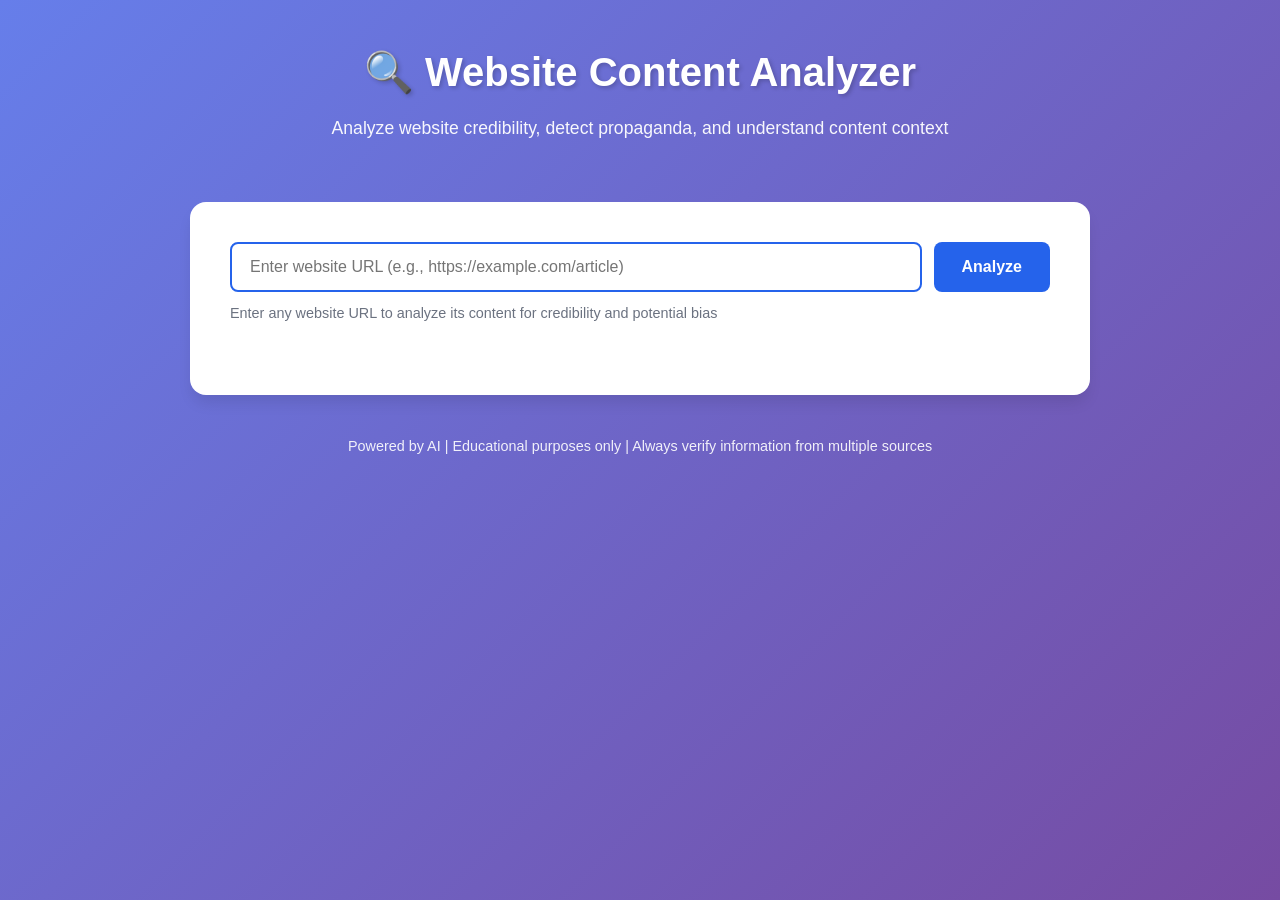
==== frontend/index.html @ 398a5781 "Initial commit: Website Content Analyzer - FastAPI backend with OpenAI GPT-4o-mini integration - Pos" ====
<!DOCTYPE html>
<html lang="en">
<head>
    <meta charset="UTF-8">
    <meta name="viewport" content="width=device-width, initial-scale=1.0">
    <title>Website Content Analyzer</title>
    <link rel="stylesheet" href="styles.css">
</head>
<body>
    <div class="container">
        <!-- Header -->
        <header>
            <h1>🔍 Website Content Analyzer</h1>
            <p class="subtitle">Analyze website credibility, detect propaganda, and understand content context</p>
        </header>

        <!-- Main Analysis Section -->
        <main>
            <div class="analysis-form">
                <div class="input-group">
                    <input
                        type="text"
                        id="urlInput"
                        placeholder="Enter website URL (e.g., https://example.com/article)"
                        autocomplete="off"
                    >
                    <button id="analyzeBtn" class="btn-primary">Analyze</button>
                </div>
                <p class="hint">Enter any website URL to analyze its content for credibility and potential bias</p>
            </div>

            <!-- Loading State -->
            <div id="loadingState" class="loading-state hidden">
                <div class="spinner"></div>
                <p>Analyzing website content...</p>
                <p class="loading-subtext">This may take 30-60 seconds depending on content length</p>
            </div>

            <!-- Error State -->
            <div id="errorState" class="error-state hidden">
                <div class="error-icon">⚠️</div>
                <h3>Analysis Failed</h3>
                <p id="errorMessage"></p>
                <button id="retryBtn" class="btn-secondary">Try Again</button>
            </div>

            <!-- Results Section -->
            <div id="resultsSection" class="results-section hidden">
                <!-- Credibility Score -->
                <div class="result-card score-card">
                    <h2>Credibility Score</h2>
                    <div class="score-display">
                        <div class="score-circle" id="scoreCircle">
                            <span id="scoreValue">--</span>
                            <span class="score-label">/100</span>
                        </div>
                        <p id="scoreInterpretation" class="score-interpretation"></p>
                    </div>
                </div>

                <!-- Quick Assessment Grid -->
                <div class="assessment-grid">
                    <div class="assessment-card">
                        <div class="assessment-icon">📰</div>
                        <h3>Context Accuracy</h3>
                        <div id="contextStatus" class="status-badge">--</div>
                        <p id="contextExplanation" class="explanation"></p>
                    </div>

                    <div class="assessment-card">
                        <div class="assessment-icon">🎯</div>
                        <h3>Propaganda Detection</h3>
                        <div id="propagandaStatus" class="status-badge">--</div>
                        <p id="propagandaExplanation" class="explanation"></p>
                    </div>
                </div>

                <!-- Content Context -->
                <div class="result-card">
                    <h3>Content Overview</h3>
                    <p id="contentContext" class="content-description"></p>
                </div>

                <!-- Detailed Analysis -->
                <div class="result-card detailed-analysis">
                    <h3>Detailed Analysis</h3>

                    <div class="analysis-section" id="keyConcernsSection">
                        <h4>🔴 Key Concerns</h4>
                        <ul id="keyConcernsList" class="concerns-list"></ul>
                    </div>

                    <div class="analysis-section" id="positiveIndicatorsSection">
                        <h4>🟢 Positive Indicators</h4>
                        <ul id="positiveIndicatorsList" class="indicators-list"></ul>
                    </div>

                    <div class="analysis-section" id="summarySection">
                        <h4>Summary</h4>
                        <p id="summaryText"></p>
                    </div>
                </div>

                <!-- Analysis Metadata -->
                <div class="metadata">
                    <span id="analyzedUrl"></span>
                    <span id="analysisDuration"></span>
                    <span id="requestId"></span>
                </div>

                <!-- Action Buttons -->
                <div class="action-buttons">
                    <button id="newAnalysisBtn" class="btn-primary">Analyze Another URL</button>
                </div>
            </div>
        </main>

        <!-- Footer -->
        <footer>
            <p>Powered by AI | Educational purposes only | Always verify information from multiple sources</p>
        </footer>
    </div>

    <script src="app.js"></script>
</body>
</html>
---- frontend/styles.css ----
/* Reset and Base Styles */
* {
    margin: 0;
    padding: 0;
    box-sizing: border-box;
}

:root {
    --primary-color: #2563eb;
    --primary-hover: #1d4ed8;
    --success-color: #10b981;
    --warning-color: #f59e0b;
    --danger-color: #ef4444;
    --text-primary: #1f2937;
    --text-secondary: #6b7280;
    --bg-primary: #ffffff;
    --bg-secondary: #f9fafb;
    --border-color: #e5e7eb;
    --shadow-sm: 0 1px 2px 0 rgba(0, 0, 0, 0.05);
    --shadow-md: 0 4px 6px -1px rgba(0, 0, 0, 0.1);
    --shadow-lg: 0 10px 15px -3px rgba(0, 0, 0, 0.1);
}

body {
    font-family: -apple-system, BlinkMacSystemFont, 'Segoe UI', Roboto, 'Helvetica Neue', Arial, sans-serif;
    background: linear-gradient(135deg, #667eea 0%, #764ba2 100%);
    color: var(--text-primary);
    line-height: 1.6;
    min-height: 100vh;
    padding: 20px;
}

.container {
    max-width: 900px;
    margin: 0 auto;
}

/* Header */
header {
    text-align: center;
    color: white;
    margin-bottom: 40px;
    padding: 20px 0;
}

header h1 {
    font-size: 2.5rem;
    font-weight: 700;
    margin-bottom: 10px;
    text-shadow: 2px 2px 4px rgba(0, 0, 0, 0.2);
}

.subtitle {
    font-size: 1.1rem;
    opacity: 0.95;
}

/* Main Content */
main {
    background: var(--bg-primary);
    border-radius: 16px;
    padding: 40px;
    box-shadow: var(--shadow-lg);
    margin-bottom: 20px;
}

/* Analysis Form */
.analysis-form {
    margin-bottom: 30px;
}

.input-group {
    display: flex;
    gap: 12px;
    margin-bottom: 10px;
}

#urlInput {
    flex: 1;
    padding: 14px 18px;
    font-size: 1rem;
    border: 2px solid var(--border-color);
    border-radius: 8px;
    transition: border-color 0.3s;
}

#urlInput:focus {
    outline: none;
    border-color: var(--primary-color);
}

.hint {
    color: var(--text-secondary);
    font-size: 0.9rem;
    margin-top: 8px;
}

/* Buttons */
.btn-primary, .btn-secondary {
    padding: 14px 28px;
    font-size: 1rem;
    font-weight: 600;
    border: none;
    border-radius: 8px;
    cursor: pointer;
    transition: all 0.3s;
}

.btn-primary {
    background: var(--primary-color);
    color: white;
}

.btn-primary:hover {
    background: var(--primary-hover);
    transform: translateY(-1px);
    box-shadow: var(--shadow-md);
}

.btn-secondary {
    background: var(--bg-secondary);
    color: var(--text-primary);
    border: 2px solid var(--border-color);
}

.btn-secondary:hover {
    background: white;
    border-color: var(--primary-color);
}

.btn-primary:disabled, .btn-secondary:disabled {
    opacity: 0.6;
    cursor: not-allowed;
}

/* Loading State */
.loading-state {
    text-align: center;
    padding: 60px 20px;
}

.spinner {
    width: 50px;
    height: 50px;
    margin: 0 auto 20px;
    border: 4px solid var(--border-color);
    border-top-color: var(--primary-color);
    border-radius: 50%;
    animation: spin 1s linear infinite;
}

@keyframes spin {
    to { transform: rotate(360deg); }
}

.loading-subtext {
    color: var(--text-secondary);
    font-size: 0.9rem;
    margin-top: 8px;
}

/* Error State */
.error-state {
    text-align: center;
    padding: 40px 20px;
}

.error-icon {
    font-size: 3rem;
    margin-bottom: 16px;
}

.error-state h3 {
    color: var(--danger-color);
    margin-bottom: 12px;
}

.error-state p {
    color: var(--text-secondary);
    margin-bottom: 20px;
}

/* Results Section */
.results-section {
    animation: fadeIn 0.5s;
}

@keyframes fadeIn {
    from { opacity: 0; transform: translateY(20px); }
    to { opacity: 1; transform: translateY(0); }
}

.result-card {
    background: var(--bg-secondary);
    border-radius: 12px;
    padding: 24px;
    margin-bottom: 20px;
    border: 1px solid var(--border-color);
}

/* Credibility Score */
.score-card {
    text-align: center;
    background: linear-gradient(135deg, #667eea 0%, #764ba2 100%);
    color: white;
    border: none;
}

.score-display {
    margin-top: 20px;
}

.score-circle {
    width: 160px;
    height: 160px;
    margin: 0 auto 20px;
    border-radius: 50%;
    background: rgba(255, 255, 255, 0.2);
    display: flex;
    align-items: center;
    justify-content: center;
    font-size: 3rem;
    font-weight: 700;
    position: relative;
    backdrop-filter: blur(10px);
}

.score-circle.high {
    box-shadow: 0 0 30px rgba(16, 185, 129, 0.5);
}

.score-circle.medium {
    box-shadow: 0 0 30px rgba(245, 158, 11, 0.5);
}

.score-circle.low {
    box-shadow: 0 0 30px rgba(239, 68, 68, 0.5);
}

#scoreValue {
    font-size: 3.5rem;
}

.score-label {
    font-size: 1.5rem;
    font-weight: 400;
    opacity: 0.8;
}

.score-interpretation {
    font-size: 1.1rem;
    opacity: 0.95;
}

/* Assessment Grid */
.assessment-grid {
    display: grid;
    grid-template-columns: repeat(auto-fit, minmax(250px, 1fr));
    gap: 20px;
    margin-bottom: 20px;
}

.assessment-card {
    background: var(--bg-secondary);
    border-radius: 12px;
    padding: 24px;
    text-align: center;
    border: 1px solid var(--border-color);
}

.assessment-icon {
    font-size: 2.5rem;
    margin-bottom: 12px;
}

.assessment-card h3 {
    font-size: 1.1rem;
    margin-bottom: 12px;
    color: var(--text-primary);
}

.status-badge {
    display: inline-block;
    padding: 8px 16px;
    border-radius: 20px;
    font-weight: 600;
    font-size: 0.9rem;
    margin-bottom: 12px;
}

.status-badge.yes {
    background: #fef2f2;
    color: var(--danger-color);
}

.status-badge.no {
    background: #f0fdf4;
    color: var(--success-color);
}

.status-badge.uncertain {
    background: #fffbeb;
    color: var(--warning-color);
}

.explanation {
    font-size: 0.9rem;
    color: var(--text-secondary);
    line-height: 1.5;
}

/* Detailed Analysis */
.detailed-analysis h3 {
    color: var(--text-primary);
    margin-bottom: 20px;
    padding-bottom: 12px;
    border-bottom: 2px solid var(--border-color);
}

.analysis-section {
    margin-bottom: 24px;
}

.analysis-section:last-child {
    margin-bottom: 0;
}

.analysis-section h4 {
    font-size: 1rem;
    margin-bottom: 12px;
    color: var(--text-primary);
}

.concerns-list, .indicators-list {
    list-style: none;
    padding-left: 0;
}

.concerns-list li, .indicators-list li {
    padding: 10px 12px;
    margin-bottom: 8px;
    border-radius: 6px;
    font-size: 0.95rem;
    line-height: 1.5;
}

.concerns-list li {
    background: #fef2f2;
    color: #991b1b;
    border-left: 3px solid var(--danger-color);
}

.indicators-list li {
    background: #f0fdf4;
    color: #166534;
    border-left: 3px solid var(--success-color);
}

#summaryText {
    color: var(--text-secondary);
    line-height: 1.6;
    padding: 16px;
    background: white;
    border-radius: 8px;
    border-left: 4px solid var(--primary-color);
}

.content-description {
    color: var(--text-primary);
    line-height: 1.6;
}

/* Metadata */
.metadata {
    display: flex;
    flex-wrap: wrap;
    gap: 20px;
    padding: 16px;
    background: white;
    border-radius: 8px;
    font-size: 0.85rem;
    color: var(--text-secondary);
    margin-bottom: 20px;
}

.metadata span::before {
    font-weight: 600;
    color: var(--text-primary);
}

/* Action Buttons */
.action-buttons {
    text-align: center;
}

/* Footer */
footer {
    text-align: center;
    color: white;
    padding: 20px;
    font-size: 0.9rem;
    opacity: 0.9;
}

/* Utility Classes */
.hidden {
    display: none !important;
}

/* Responsive Design */
@media (max-width: 768px) {
    body {
        padding: 10px;
    }

    header h1 {
        font-size: 1.8rem;
    }

    .subtitle {
        font-size: 1rem;
    }

    main {
        padding: 24px;
    }

    .input-group {
        flex-direction: column;
    }

    .score-circle {
        width: 140px;
        height: 140px;
    }

    #scoreValue {
        font-size: 3rem;
    }

    .assessment-grid {
        grid-template-columns: 1fr;
    }
}
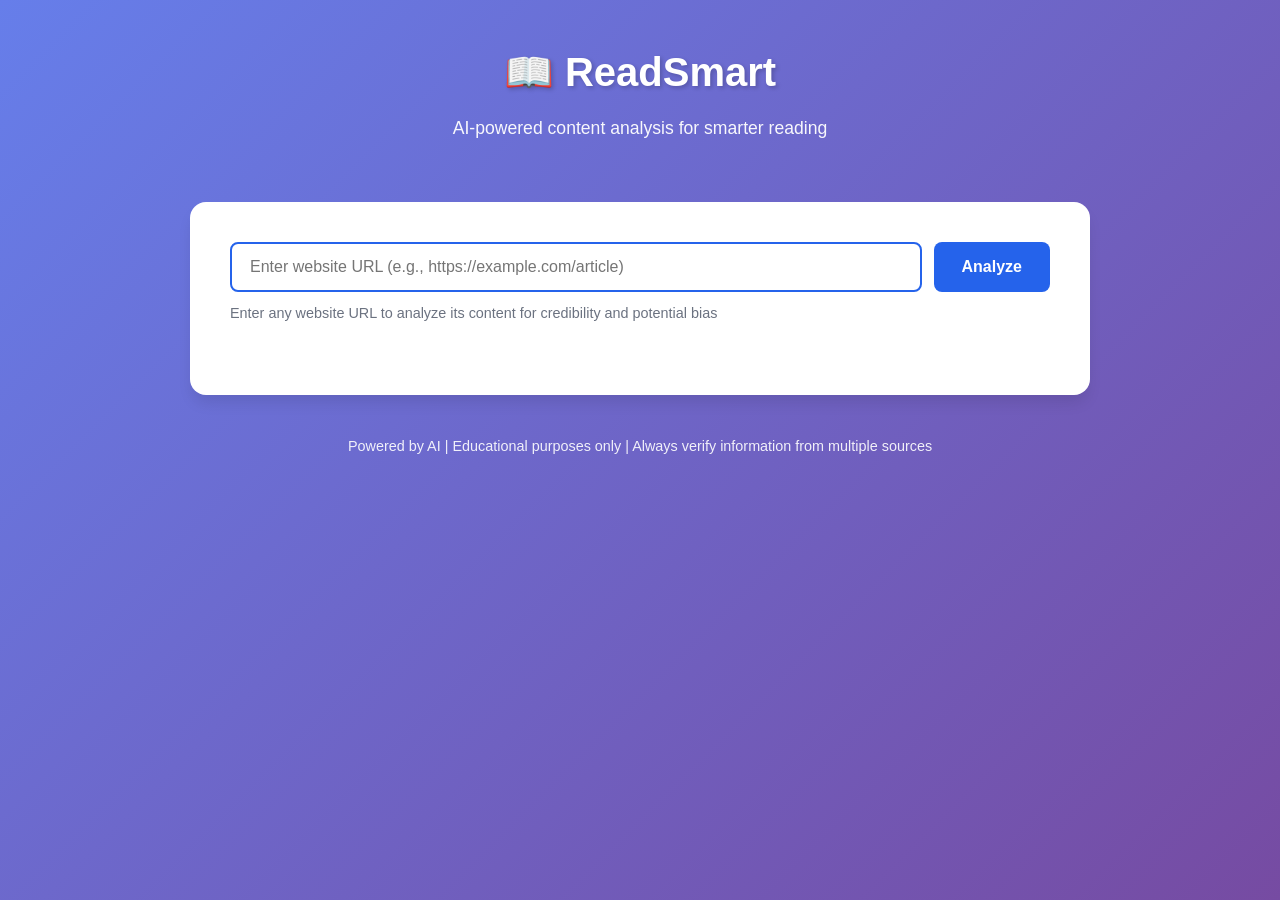
==== commit 71d13bc9: "Rebrand to ReadSmart" ====
--- a/frontend/index.html
+++ b/frontend/index.html
@@ -3,15 +3,15 @@
 <head>
     <meta charset="UTF-8">
     <meta name="viewport" content="width=device-width, initial-scale=1.0">
-    <title>Website Content Analyzer</title>
+    <title>ReadSmart - AI Content Analyzer</title>
     <link rel="stylesheet" href="styles.css">
 </head>
 <body>
     <div class="container">
         <!-- Header -->
         <header>
-            <h1>🔍 Website Content Analyzer</h1>
-            <p class="subtitle">Analyze website credibility, detect propaganda, and understand content context</p>
+            <h1>📖 ReadSmart</h1>
+            <p class="subtitle">AI-powered content analysis for smarter reading</p>
         </header>
 
         <!-- Main Analysis Section -->
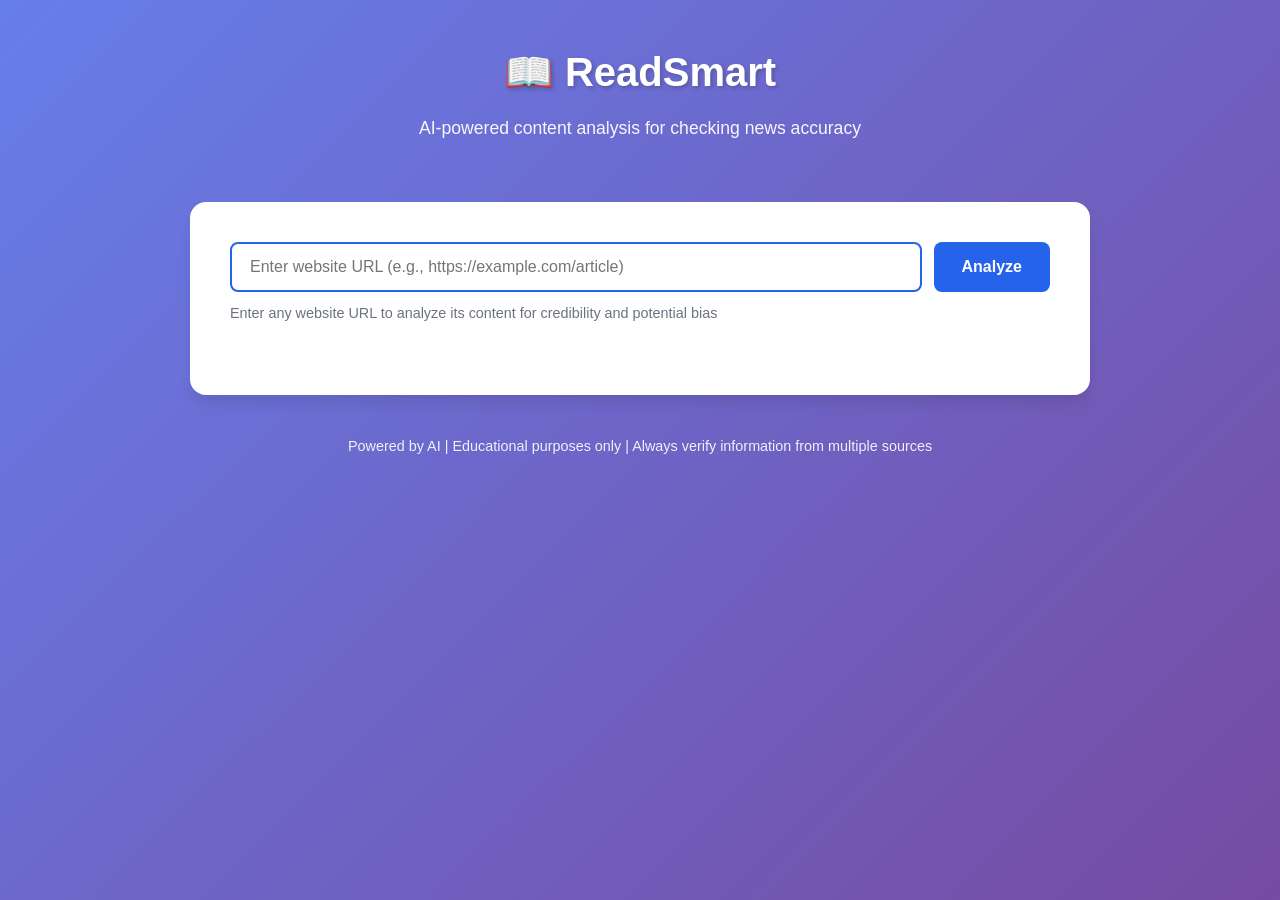
==== commit c6ffdd2b: "Update subtitle" ====
--- a/frontend/index.html
+++ b/frontend/index.html
@@ -11,7 +11,7 @@
         <!-- Header -->
         <header>
             <h1>📖 ReadSmart</h1>
-            <p class="subtitle">AI-powered content analysis for smarter reading</p>
+            <p class="subtitle">AI-powered content analysis for checking news accuracy</p>
         </header>
 
         <!-- Main Analysis Section -->
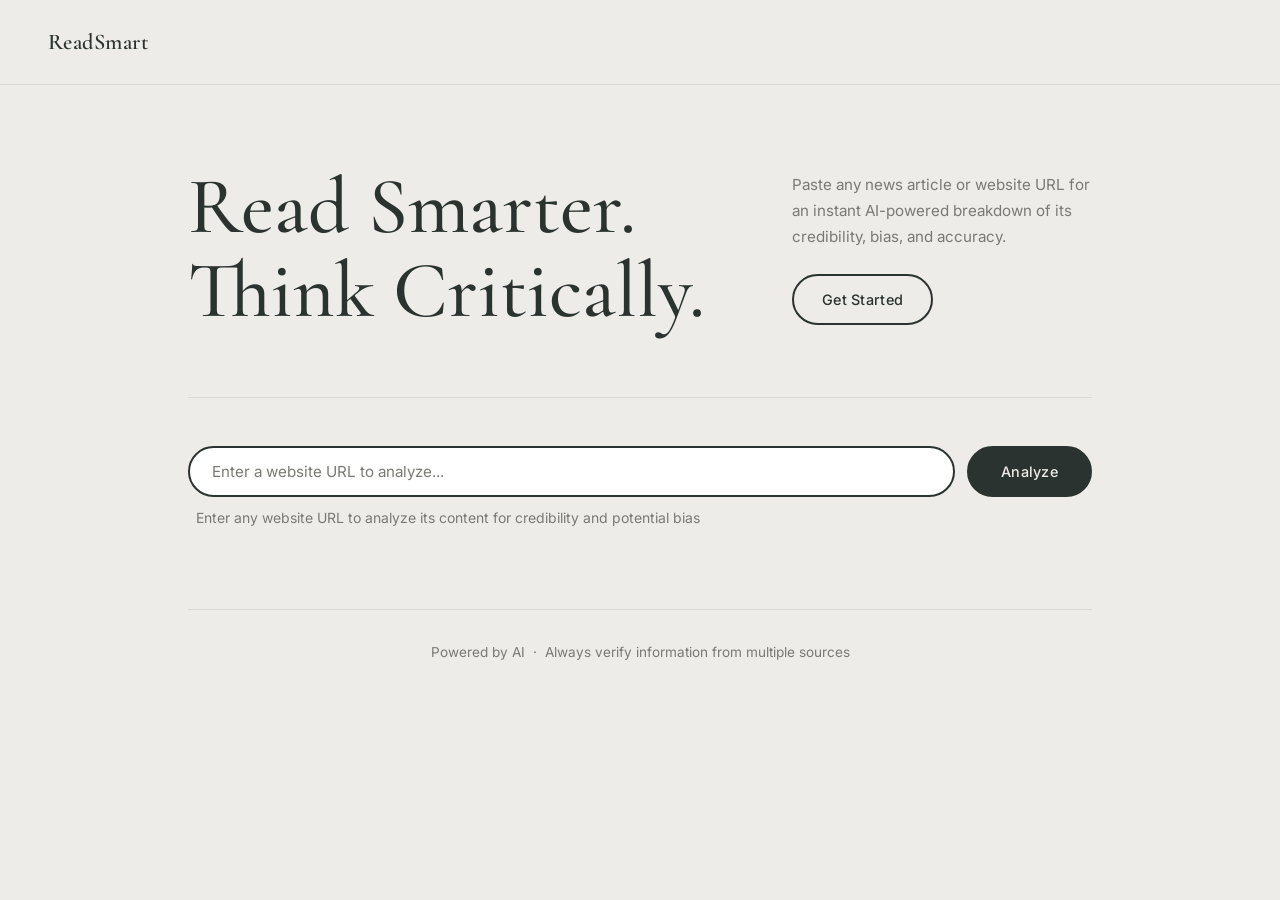
==== commit f43783e9: "Redesign frontend to match minimal serif aesthetic Clean off-white background, Cormorant Garamond he" ====
--- a/frontend/index.html
+++ b/frontend/index.html
@@ -4,24 +4,34 @@
     <meta charset="UTF-8">
     <meta name="viewport" content="width=device-width, initial-scale=1.0">
     <title>ReadSmart - AI Content Analyzer</title>
+    <link rel="preconnect" href="https://fonts.googleapis.com">
+    <link rel="preconnect" href="https://fonts.gstatic.com" crossorigin>
+    <link href="https://fonts.googleapis.com/css2?family=Cormorant+Garamond:wght@400;500;600&family=Inter:wght@400;500;600&display=swap" rel="stylesheet">
     <link rel="stylesheet" href="styles.css">
 </head>
 <body>
+    <nav>
+        <span class="brand">ReadSmart</span>
+    </nav>
+
     <div class="container">
-        <!-- Header -->
-        <header>
-            <h1>📖 ReadSmart</h1>
-            <p class="subtitle">AI-powered content analysis for checking news accuracy</p>
-        </header>
+        <!-- Hero -->
+        <section class="hero">
+            <h1>Read Smarter.<br>Think Critically.</h1>
+            <div class="hero-right">
+                <p>Paste any news article or website URL for an instant AI-powered breakdown of its credibility, bias, and accuracy.</p>
+                <a href="#analyze" class="btn-outline">Get Started</a>
+            </div>
+        </section>
 
-        <!-- Main Analysis Section -->
-        <main>
+        <!-- Analysis Form -->
+        <main id="analyze">
             <div class="analysis-form">
                 <div class="input-group">
                     <input
                         type="text"
                         id="urlInput"
-                        placeholder="Enter website URL (e.g., https://example.com/article)"
+                        placeholder="Enter a website URL to analyze..."
                         autocomplete="off"
                     >
                     <button id="analyzeBtn" class="btn-primary">Analyze</button>
@@ -33,15 +43,14 @@
             <div id="loadingState" class="loading-state hidden">
                 <div class="spinner"></div>
                 <p>Analyzing website content...</p>
-                <p class="loading-subtext">This may take 30-60 seconds depending on content length</p>
+                <p class="loading-subtext">This may take 30–60 seconds depending on content length</p>
             </div>
 
             <!-- Error State -->
             <div id="errorState" class="error-state hidden">
-                <div class="error-icon">⚠️</div>
                 <h3>Analysis Failed</h3>
                 <p id="errorMessage"></p>
-                <button id="retryBtn" class="btn-secondary">Try Again</button>
+                <button id="retryBtn" class="btn-outline">Try Again</button>
             </div>
 
             <!-- Results Section -->
@@ -61,21 +70,19 @@
                 <!-- Quick Assessment Grid -->
                 <div class="assessment-grid">
                     <div class="assessment-card">
-                        <div class="assessment-icon">📰</div>
                         <h3>Context Accuracy</h3>
                         <div id="contextStatus" class="status-badge">--</div>
                         <p id="contextExplanation" class="explanation"></p>
                     </div>
 
                     <div class="assessment-card">
-                        <div class="assessment-icon">🎯</div>
                         <h3>Propaganda Detection</h3>
                         <div id="propagandaStatus" class="status-badge">--</div>
                         <p id="propagandaExplanation" class="explanation"></p>
                     </div>
                 </div>
 
-                <!-- Content Context -->
+                <!-- Content Overview -->
                 <div class="result-card">
                     <h3>Content Overview</h3>
                     <p id="contentContext" class="content-description"></p>
@@ -86,12 +93,12 @@
                     <h3>Detailed Analysis</h3>
 
                     <div class="analysis-section" id="keyConcernsSection">
-                        <h4>🔴 Key Concerns</h4>
+                        <h4>Key Concerns</h4>
                         <ul id="keyConcernsList" class="concerns-list"></ul>
                     </div>
 
                     <div class="analysis-section" id="positiveIndicatorsSection">
-                        <h4>🟢 Positive Indicators</h4>
+                        <h4>Positive Indicators</h4>
                         <ul id="positiveIndicatorsList" class="indicators-list"></ul>
                     </div>
 
@@ -101,7 +108,7 @@
                     </div>
                 </div>
 
-                <!-- Analysis Metadata -->
+                <!-- Metadata -->
                 <div class="metadata">
                     <span id="analyzedUrl"></span>
                     <span id="analysisDuration"></span>
@@ -117,7 +124,7 @@
 
         <!-- Footer -->
         <footer>
-            <p>Powered by AI | Educational purposes only | Always verify information from multiple sources</p>
+            <p>Powered by AI &nbsp;&middot;&nbsp; Always verify information from multiple sources</p>
         </footer>
     </div>
 
--- a/frontend/styles.css
+++ b/frontend/styles.css
@@ -1,72 +1,142 @@
-/* Reset and Base Styles */
-* {
+/* ---- Reset & Base ---- */
+*, *::before, *::after {
     margin: 0;
     padding: 0;
     box-sizing: border-box;
 }
 
 :root {
-    --primary-color: #2563eb;
-    --primary-hover: #1d4ed8;
-    --success-color: #10b981;
-    --warning-color: #f59e0b;
-    --danger-color: #ef4444;
-    --text-primary: #1f2937;
-    --text-secondary: #6b7280;
-    --bg-primary: #ffffff;
-    --bg-secondary: #f9fafb;
-    --border-color: #e5e7eb;
-    --shadow-sm: 0 1px 2px 0 rgba(0, 0, 0, 0.05);
-    --shadow-md: 0 4px 6px -1px rgba(0, 0, 0, 0.1);
-    --shadow-lg: 0 10px 15px -3px rgba(0, 0, 0, 0.1);
+    --bg: #edece8;
+    --surface: #ffffff;
+    --surface-alt: #f5f4f0;
+    --text: #2b3330;
+    --text-muted: #7a7974;
+    --border: #d9d8d3;
+    --success: #3d7a52;
+    --warning: #a87832;
+    --danger: #9b3535;
+    --success-bg: #edf5f0;
+    --warning-bg: #fdf6ea;
+    --danger-bg: #faecec;
 }
 
 body {
-    font-family: -apple-system, BlinkMacSystemFont, 'Segoe UI', Roboto, 'Helvetica Neue', Arial, sans-serif;
-    background: linear-gradient(135deg, #667eea 0%, #764ba2 100%);
-    color: var(--text-primary);
+    font-family: 'Inter', -apple-system, BlinkMacSystemFont, 'Segoe UI', sans-serif;
+    background: var(--bg);
+    color: var(--text);
     line-height: 1.6;
     min-height: 100vh;
-    padding: 20px;
-}
-
+}
+
+/* ---- Nav ---- */
+nav {
+    padding: 24px 48px;
+    border-bottom: 1px solid var(--border);
+}
+
+.brand {
+    font-family: 'Cormorant Garamond', Georgia, serif;
+    font-size: 1.4rem;
+    font-weight: 600;
+    color: var(--text);
+    letter-spacing: 0.02em;
+}
+
+/* ---- Container ---- */
 .container {
-    max-width: 900px;
+    max-width: 1000px;
     margin: 0 auto;
-}
-
-/* Header */
-header {
-    text-align: center;
-    color: white;
-    margin-bottom: 40px;
-    padding: 20px 0;
-}
-
-header h1 {
-    font-size: 2.5rem;
-    font-weight: 700;
-    margin-bottom: 10px;
-    text-shadow: 2px 2px 4px rgba(0, 0, 0, 0.2);
-}
-
-.subtitle {
-    font-size: 1.1rem;
-    opacity: 0.95;
-}
-
-/* Main Content */
+    padding: 0 48px;
+}
+
+/* ---- Hero ---- */
+.hero {
+    display: flex;
+    justify-content: space-between;
+    align-items: flex-end;
+    padding: 80px 0 64px;
+    gap: 48px;
+}
+
+.hero h1 {
+    font-family: 'Cormorant Garamond', Georgia, serif;
+    font-size: 5rem;
+    font-weight: 500;
+    line-height: 1.05;
+    color: var(--text);
+    flex: 1;
+}
+
+.hero-right {
+    flex: 0 0 300px;
+    display: flex;
+    flex-direction: column;
+    align-items: flex-start;
+    gap: 24px;
+    padding-bottom: 8px;
+}
+
+.hero-right p {
+    color: var(--text-muted);
+    font-size: 0.95rem;
+    line-height: 1.7;
+}
+
+/* ---- Buttons ---- */
+.btn-primary {
+    padding: 14px 32px;
+    font-family: 'Inter', sans-serif;
+    font-size: 0.9rem;
+    font-weight: 500;
+    border: 2px solid var(--text);
+    border-radius: 50px;
+    cursor: pointer;
+    transition: all 0.2s;
+    background: var(--text);
+    color: var(--bg);
+    letter-spacing: 0.02em;
+    white-space: nowrap;
+}
+
+.btn-primary:hover {
+    background: transparent;
+    color: var(--text);
+}
+
+.btn-primary:disabled {
+    opacity: 0.4;
+    cursor: not-allowed;
+}
+
+.btn-outline {
+    display: inline-block;
+    padding: 12px 28px;
+    font-family: 'Inter', sans-serif;
+    font-size: 0.9rem;
+    font-weight: 500;
+    border: 2px solid var(--text);
+    border-radius: 50px;
+    cursor: pointer;
+    transition: all 0.2s;
+    background: transparent;
+    color: var(--text);
+    letter-spacing: 0.02em;
+    text-decoration: none;
+}
+
+.btn-outline:hover {
+    background: var(--text);
+    color: var(--bg);
+}
+
+/* ---- Main / Form ---- */
 main {
-    background: var(--bg-primary);
-    border-radius: 16px;
-    padding: 40px;
-    box-shadow: var(--shadow-lg);
-    margin-bottom: 20px;
-}
-
-/* Analysis Form */
+    border-top: 1px solid var(--border);
+    padding: 48px 0;
+}
+
 .analysis-form {
-    margin-bottom: 30px;
+    margin-bottom: 32px;
 }
 
 .input-group {
@@ -77,76 +147,46 @@
 
 #urlInput {
     flex: 1;
-    padding: 14px 18px;
-    font-size: 1rem;
-    border: 2px solid var(--border-color);
-    border-radius: 8px;
-    transition: border-color 0.3s;
+    padding: 14px 22px;
+    font-family: 'Inter', sans-serif;
+    font-size: 0.95rem;
+    border: 2px solid var(--border);
+    border-radius: 50px;
+    background: var(--surface);
+    color: var(--text);
+    transition: border-color 0.2s;
 }
 
 #urlInput:focus {
     outline: none;
-    border-color: var(--primary-color);
+    border-color: var(--text);
+}
+
+#urlInput::placeholder {
+    color: var(--text-muted);
 }
 
 .hint {
-    color: var(--text-secondary);
-    font-size: 0.9rem;
-    margin-top: 8px;
-}
-
-/* Buttons */
-.btn-primary, .btn-secondary {
-    padding: 14px 28px;
-    font-size: 1rem;
-    font-weight: 600;
-    border: none;
-    border-radius: 8px;
-    cursor: pointer;
-    transition: all 0.3s;
-}
-
-.btn-primary {
-    background: var(--primary-color);
-    color: white;
-}
-
-.btn-primary:hover {
-    background: var(--primary-hover);
-    transform: translateY(-1px);
-    box-shadow: var(--shadow-md);
-}
-
-.btn-secondary {
-    background: var(--bg-secondary);
-    color: var(--text-primary);
-    border: 2px solid var(--border-color);
-}
-
-.btn-secondary:hover {
-    background: white;
-    border-color: var(--primary-color);
-}
-
-.btn-primary:disabled, .btn-secondary:disabled {
-    opacity: 0.6;
-    cursor: not-allowed;
-}
-
-/* Loading State */
+    color: var(--text-muted);
+    font-size: 0.875rem;
+    padding-left: 8px;
+}
+
+/* ---- Loading ---- */
 .loading-state {
     text-align: center;
     padding: 60px 20px;
+    color: var(--text-muted);
 }
 
 .spinner {
-    width: 50px;
-    height: 50px;
+    width: 36px;
+    height: 36px;
     margin: 0 auto 20px;
-    border: 4px solid var(--border-color);
-    border-top-color: var(--primary-color);
+    border: 3px solid var(--border);
+    border-top-color: var(--text);
     border-radius: 50%;
-    animation: spin 1s linear infinite;
+    animation: spin 0.8s linear infinite;
 }
 
 @keyframes spin {
@@ -154,171 +194,171 @@
 }
 
 .loading-subtext {
-    color: var(--text-secondary);
-    font-size: 0.9rem;
+    font-size: 0.875rem;
     margin-top: 8px;
 }
 
-/* Error State */
+/* ---- Error ---- */
 .error-state {
     text-align: center;
-    padding: 40px 20px;
-}
-
-.error-icon {
-    font-size: 3rem;
+    padding: 48px 20px;
+}
+
+.error-state h3 {
+    font-family: 'Cormorant Garamond', Georgia, serif;
+    font-size: 2rem;
+    font-weight: 500;
+    color: var(--danger);
+    margin-bottom: 12px;
+}
+
+.error-state p {
+    color: var(--text-muted);
+    margin-bottom: 24px;
+}
+
+/* ---- Results ---- */
+.results-section {
+    animation: fadeIn 0.4s ease;
+}
+
+@keyframes fadeIn {
+    from { opacity: 0; transform: translateY(16px); }
+    to { opacity: 1; transform: translateY(0); }
+}
+
+.result-card {
+    background: var(--surface);
+    border-radius: 4px;
+    padding: 32px;
     margin-bottom: 16px;
-}
-
-.error-state h3 {
-    color: var(--danger-color);
-    margin-bottom: 12px;
-}
-
-.error-state p {
-    color: var(--text-secondary);
-    margin-bottom: 20px;
-}
-
-/* Results Section */
-.results-section {
-    animation: fadeIn 0.5s;
-}
-
-@keyframes fadeIn {
-    from { opacity: 0; transform: translateY(20px); }
-    to { opacity: 1; transform: translateY(0); }
-}
-
-.result-card {
-    background: var(--bg-secondary);
-    border-radius: 12px;
-    padding: 24px;
-    margin-bottom: 20px;
-    border: 1px solid var(--border-color);
-}
-
-/* Credibility Score */
+    border: 1px solid var(--border);
+}
+
+.result-card h2 {
+    font-family: 'Cormorant Garamond', Georgia, serif;
+    font-weight: 500;
+    font-size: 1.8rem;
+    margin-bottom: 16px;
+}
+
+.result-card h3 {
+    font-family: 'Cormorant Garamond', Georgia, serif;
+    font-weight: 500;
+    font-size: 1.4rem;
+    margin-bottom: 16px;
+    padding-bottom: 12px;
+    border-bottom: 1px solid var(--border);
+}
+
+/* Score Card */
 .score-card {
+    background: var(--text);
+    border-color: var(--text);
     text-align: center;
-    background: linear-gradient(135deg, #667eea 0%, #764ba2 100%);
-    color: white;
-    border: none;
+}
+
+.score-card h2 {
+    color: rgba(237, 236, 232, 0.6);
+    font-size: 0.85rem;
+    font-family: 'Inter', sans-serif;
+    font-weight: 500;
+    letter-spacing: 0.12em;
+    text-transform: uppercase;
+    margin-bottom: 28px;
 }
 
 .score-display {
-    margin-top: 20px;
+    display: flex;
+    flex-direction: column;
+    align-items: center;
+    gap: 20px;
 }
 
 .score-circle {
-    width: 160px;
-    height: 160px;
-    margin: 0 auto 20px;
+    width: 140px;
+    height: 140px;
     border-radius: 50%;
-    background: rgba(255, 255, 255, 0.2);
+    border: 2px solid rgba(237, 236, 232, 0.2);
     display: flex;
     align-items: center;
     justify-content: center;
-    font-size: 3rem;
-    font-weight: 700;
-    position: relative;
-    backdrop-filter: blur(10px);
-}
-
-.score-circle.high {
-    box-shadow: 0 0 30px rgba(16, 185, 129, 0.5);
-}
-
-.score-circle.medium {
-    box-shadow: 0 0 30px rgba(245, 158, 11, 0.5);
-}
-
-.score-circle.low {
-    box-shadow: 0 0 30px rgba(239, 68, 68, 0.5);
-}
+    flex-direction: column;
+    gap: 2px;
+}
+
+.score-circle.high  { border-color: var(--success); }
+.score-circle.medium { border-color: var(--warning); }
+.score-circle.low   { border-color: var(--danger); }
 
 #scoreValue {
+    font-family: 'Cormorant Garamond', Georgia, serif;
     font-size: 3.5rem;
+    font-weight: 500;
+    line-height: 1;
+    color: var(--bg);
 }
 
 .score-label {
-    font-size: 1.5rem;
-    font-weight: 400;
-    opacity: 0.8;
+    font-size: 1rem;
+    color: rgba(237, 236, 232, 0.5);
 }
 
 .score-interpretation {
-    font-size: 1.1rem;
-    opacity: 0.95;
+    font-size: 0.9rem;
+    color: rgba(237, 236, 232, 0.75);
+    max-width: 400px;
 }
 
 /* Assessment Grid */
 .assessment-grid {
     display: grid;
-    grid-template-columns: repeat(auto-fit, minmax(250px, 1fr));
-    gap: 20px;
-    margin-bottom: 20px;
+    grid-template-columns: repeat(auto-fit, minmax(240px, 1fr));
+    gap: 16px;
+    margin-bottom: 16px;
 }
 
 .assessment-card {
-    background: var(--bg-secondary);
-    border-radius: 12px;
-    padding: 24px;
-    text-align: center;
-    border: 1px solid var(--border-color);
-}
-
-.assessment-icon {
-    font-size: 2.5rem;
-    margin-bottom: 12px;
+    background: var(--surface);
+    border-radius: 4px;
+    padding: 28px;
+    border: 1px solid var(--border);
 }
 
 .assessment-card h3 {
-    font-size: 1.1rem;
-    margin-bottom: 12px;
-    color: var(--text-primary);
+    font-family: 'Cormorant Garamond', Georgia, serif;
+    font-size: 1.3rem;
+    font-weight: 500;
+    margin-bottom: 16px;
+    padding-bottom: 0;
+    border-bottom: none;
+    color: var(--text);
 }
 
 .status-badge {
     display: inline-block;
-    padding: 8px 16px;
-    border-radius: 20px;
-    font-weight: 600;
-    font-size: 0.9rem;
+    padding: 5px 14px;
+    border-radius: 50px;
+    font-size: 0.78rem;
+    font-weight: 500;
+    letter-spacing: 0.06em;
+    text-transform: uppercase;
     margin-bottom: 12px;
 }
 
-.status-badge.yes {
-    background: #fef2f2;
-    color: var(--danger-color);
-}
-
-.status-badge.no {
-    background: #f0fdf4;
-    color: var(--success-color);
-}
-
-.status-badge.uncertain {
-    background: #fffbeb;
-    color: var(--warning-color);
-}
+.status-badge.yes       { background: var(--danger-bg);  color: var(--danger); }
+.status-badge.no        { background: var(--success-bg); color: var(--success); }
+.status-badge.uncertain { background: var(--warning-bg); color: var(--warning); }
 
 .explanation {
-    font-size: 0.9rem;
-    color: var(--text-secondary);
-    line-height: 1.5;
+    font-size: 0.875rem;
+    color: var(--text-muted);
+    line-height: 1.6;
 }
 
 /* Detailed Analysis */
-.detailed-analysis h3 {
-    color: var(--text-primary);
-    margin-bottom: 20px;
-    padding-bottom: 12px;
-    border-bottom: 2px solid var(--border-color);
-}
-
 .analysis-section {
-    margin-bottom: 24px;
+    margin-bottom: 28px;
 }
 
 .analysis-section:last-child {
@@ -326,116 +366,122 @@
 }
 
 .analysis-section h4 {
-    font-size: 1rem;
+    font-family: 'Cormorant Garamond', Georgia, serif;
+    font-size: 1.15rem;
+    font-weight: 500;
     margin-bottom: 12px;
-    color: var(--text-primary);
-}
-
-.concerns-list, .indicators-list {
+    color: var(--text);
+}
+
+.concerns-list,
+.indicators-list {
     list-style: none;
-    padding-left: 0;
-}
-
-.concerns-list li, .indicators-list li {
-    padding: 10px 12px;
-    margin-bottom: 8px;
-    border-radius: 6px;
+    padding: 0;
+    display: flex;
+    flex-direction: column;
+    gap: 8px;
+}
+
+.concerns-list li {
+    padding: 12px 16px;
+    border-radius: 4px;
+    font-size: 0.9rem;
+    line-height: 1.5;
+    background: var(--danger-bg);
+    color: var(--danger);
+    border-left: 3px solid var(--danger);
+}
+
+.indicators-list li {
+    padding: 12px 16px;
+    border-radius: 4px;
+    font-size: 0.9rem;
+    line-height: 1.5;
+    background: var(--success-bg);
+    color: var(--success);
+    border-left: 3px solid var(--success);
+}
+
+#summaryText {
+    font-size: 0.9rem;
+    color: var(--text-muted);
+    line-height: 1.7;
+    padding: 20px;
+    background: var(--surface-alt);
+    border-radius: 4px;
+}
+
+.content-description {
+    color: var(--text-muted);
+    line-height: 1.7;
     font-size: 0.95rem;
-    line-height: 1.5;
-}
-
-.concerns-list li {
-    background: #fef2f2;
-    color: #991b1b;
-    border-left: 3px solid var(--danger-color);
-}
-
-.indicators-list li {
-    background: #f0fdf4;
-    color: #166534;
-    border-left: 3px solid var(--success-color);
-}
-
-#summaryText {
-    color: var(--text-secondary);
-    line-height: 1.6;
-    padding: 16px;
-    background: white;
-    border-radius: 8px;
-    border-left: 4px solid var(--primary-color);
-}
-
-.content-description {
-    color: var(--text-primary);
-    line-height: 1.6;
 }
 
 /* Metadata */
 .metadata {
     display: flex;
     flex-wrap: wrap;
-    gap: 20px;
-    padding: 16px;
-    background: white;
-    border-radius: 8px;
-    font-size: 0.85rem;
-    color: var(--text-secondary);
-    margin-bottom: 20px;
-}
-
-.metadata span::before {
-    font-weight: 600;
-    color: var(--text-primary);
+    gap: 24px;
+    padding: 20px 0;
+    font-size: 0.8rem;
+    color: var(--text-muted);
+    margin-bottom: 24px;
+    border-top: 1px solid var(--border);
 }
 
 /* Action Buttons */
 .action-buttons {
     text-align: center;
-}
-
-/* Footer */
+    padding-bottom: 16px;
+}
+
+/* ---- Footer ---- */
 footer {
+    border-top: 1px solid var(--border);
+    padding: 32px 0;
     text-align: center;
-    color: white;
-    padding: 20px;
-    font-size: 0.9rem;
-    opacity: 0.9;
-}
-
-/* Utility Classes */
+    font-size: 0.85rem;
+    color: var(--text-muted);
+}
+
+/* ---- Utility ---- */
 .hidden {
     display: none !important;
 }
 
-/* Responsive Design */
+/* ---- Responsive ---- */
 @media (max-width: 768px) {
-    body {
-        padding: 10px;
-    }
-
-    header h1 {
-        font-size: 1.8rem;
-    }
-
-    .subtitle {
-        font-size: 1rem;
-    }
-
-    main {
-        padding: 24px;
+    nav {
+        padding: 20px 24px;
+    }
+
+    .container {
+        padding: 0 24px;
+    }
+
+    .hero {
+        flex-direction: column;
+        align-items: flex-start;
+        padding: 48px 0 40px;
+        gap: 32px;
+    }
+
+    .hero h1 {
+        font-size: 3.2rem;
+    }
+
+    .hero-right {
+        flex: none;
+        width: 100%;
     }
 
     .input-group {
         flex-direction: column;
     }
 
-    .score-circle {
-        width: 140px;
-        height: 140px;
-    }
-
-    #scoreValue {
-        font-size: 3rem;
+    .btn-primary {
+        width: 100%;
+        text-align: center;
     }
 
     .assessment-grid {
